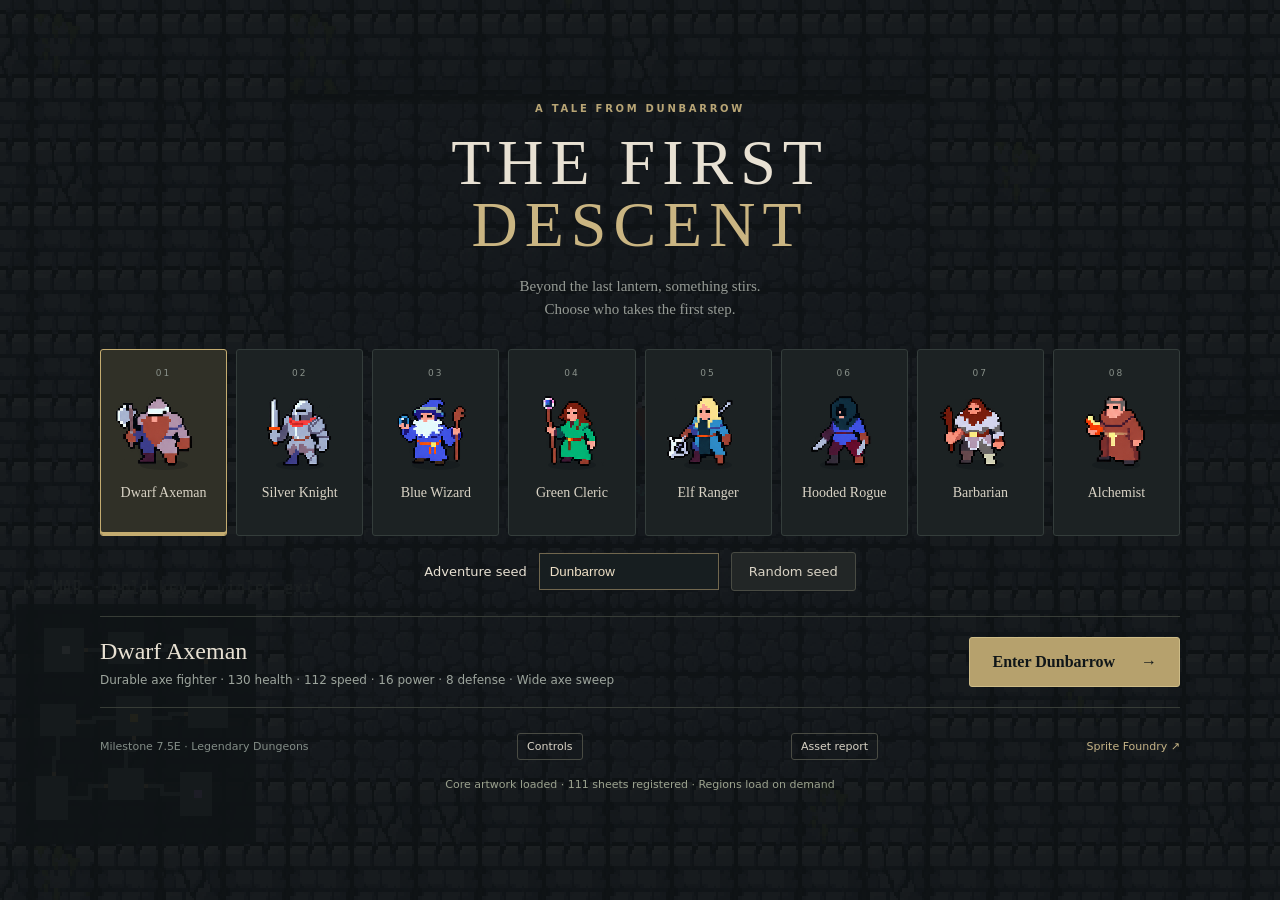
==== game/index.html @ 0b3ebaaa "7.5E: publish full Legendary Dungeon update and refresh game modules" ====
<!doctype html>
<html lang="en"><head><meta charset="UTF-8"><meta name="viewport" content="width=device-width,initial-scale=1"><meta name="theme-color" content="#111316"><title>The First Descent</title><link rel="stylesheet" href="style.css?v=7.5a"></head>
<body>
<canvas id="game" aria-label="Seeded dungeon. Move with WASD or arrow keys." tabindex="0"></canvas>
<div id="hud" hidden><div class="vitals"><span class="eyebrow">THE FIRST DESCENT · THE BLACK STAIR · BUILD 7.5E · LEGENDARY DUNGEONS</span><h2 id="heroName"></h2><div class="health"><span></span></div><div class="statline"><span id="healthText"></span><span id="xpText">LEVEL 1 · 0 XP</span></div><p id="supplies">Gold 45 · Potions 2 · Press 1 to heal</p><div class="xp"><span id="xpFill"></span></div></div><div class="location"><span class="eyebrow">DUNBARROW / THE DESCENT</span><p id="questObjective"></p><p id="combatStatus">Find the key, clear the dungeon, reach the exit.</p><button id="encounter">Interact · E</button><button id="potionButton">Heal · 1</button><button id="inventoryButton">Inventory · I</button><button id="characterButton">Character · C</button><button id="journalButton">Journal · J</button><button id="pauseButton">Pause · Esc</button></div><div class="keybar">WASD / ARROWS <b>Move</b> <span>·</span> MOUSE <b>Aim / Attack</b> <span>·</span> E <b>Interact</b> <span>·</span> M <b>Map</b> <span>·</span> SPACE <b>Dodge</b> <span>·</span> F3 <b>Debug</b> <span>·</span> ESC <b>Pause</b></div></div>
<main id="selection" class="screen"><div class="menu"><header><span class="eyebrow">A TALE FROM DUNBARROW</span><h1>THE FIRST<br><em>DESCENT</em></h1><p class="intro">Beyond the last lantern, something stirs.<br>Choose who takes the first step.</p></header><div id="characters" class="characters" aria-label="Select an adventurer"></div><div class="seed-options"><label for="seed">Adventure seed</label><input id="seed" value="Dunbarrow" maxlength="48"><button id="newSeed">Random seed</button></div><div class="selection-footer"><div><h2 id="chosenName">Loading adventurers…</h2><p id="chosenStats">Preparing the supplied artwork.</p></div><button id="begin" class="primary" disabled>Enter Dunbarrow <span>→</span></button></div><footer><span>Milestone 7.5E · Legendary Dungeons</span><button id="helpButton">Controls</button><button id="assetsButton">Asset report</button><a href="../index.html">Sprite Foundry ↗</a></footer><p id="loading" role="status">Loading sheets…</p></div></main>
<section id="pause" class="screen" hidden><div class="modal"><span class="eyebrow">A MOMENT OF RESPITE</span><h2>Paused</h2><p>Aim with the mouse, hold left click to attack, and press Space to dodge. Enemy attacks show an amber warning before striking.</p><button id="resume" class="primary">Return to the adventure</button><button id="reset">Reset position</button><button id="change">Choose another adventurer</button><a href="../index.html">Open Sprite Foundry</a></div></section>
<section id="result" class="screen" hidden><div class="modal"><span class="eyebrow">THE DUNGEON CLAIMS ANOTHER</span><h2>You have fallen</h2><p id="resultSummary"></p><button id="retry" class="primary">Try again</button><button id="resultChange">Choose another adventurer</button></div></section><dialog id="info"><button id="closeInfo" class="close">Close ×</button><div id="infoBody"></div></dialog>
<section id="complete" class="screen" hidden><div class="modal"><span class="eyebrow">THE HEART IS QUIET</span><h2>Dunbarrow endures</h2><div id="completeSummary"></div><button id="nextDungeon" class="primary">Begin another adventure</button><button id="completeMenu">Choose adventurer / seed</button></div></section><dialog id="gear"></dialog><dialog id="story"></dialog><div id="debugSpeed" hidden></div><div id="toast" role="status" hidden></div><pre id="debug" hidden></pre><div id="fatal" hidden role="alert"></div>
<script type="module" src="src/main.js?v=7.5e-complete"></script></body></html>
---- game/style.css ----
@import url('data:text/css,');
:root{color-scheme:dark;font-family:Georgia,'Times New Roman',serif;color:#e8e1d3;background:#101316}*{box-sizing:border-box}body{margin:0;overflow:hidden}button,a{font:inherit}button{cursor:pointer;color:#d9d3c5;background:#222626;border:1px solid #494b43;border-radius:3px;padding:11px 17px}button:hover,button:focus-visible,a:focus-visible{border-color:#d1b875;outline:2px solid #b6a273;outline-offset:3px}button:disabled{opacity:.4;cursor:wait}a{color:#c5b386;text-decoration:none}canvas{image-rendering:pixelated}#game{position:fixed;width:100%;height:100%;inset:0;outline:none}.screen{position:fixed;inset:0;background:#101416ed;display:flex;align-items:center;justify-content:center;overflow:auto;padding:24px}[hidden]{display:none!important}.menu{width:min(1080px,100%);margin:auto}header{text-align:center}.eyebrow{font:10px/1.5 system-ui,sans-serif;font-weight:700;letter-spacing:2.7px;color:#b8a575}h1{font-weight:400;font-size:clamp(36px,5vw,66px);line-height:.98;letter-spacing:7px;margin:16px 0}h1 em{font-style:normal;color:#cab582}.intro{font-size:15px;line-height:1.55;color:#969b95;margin:18px 0 28px}.characters{display:grid;grid-template-columns:repeat(8,1fr);gap:9px}.character{min-width:0;text-align:center;padding:12px 4px 16px;background:#1c2223;border:1px solid #343d3b;position:relative}.character.selected{border-color:#c4ac70;background:#303027;box-shadow:inset 0 -3px #c4ac70}.character canvas{width:96px;max-width:100%;height:auto;display:block;margin:auto}.character .name{font-size:14px;display:block;min-height:34px;margin-top:9px}.character .number{font:9px system-ui;color:#89918a;letter-spacing:2px}.selection-footer{display:flex;align-items:center;justify-content:space-between;gap:20px;margin:25px 0;padding:20px 0;border-top:1px solid #373c36;border-bottom:1px solid #373c36}h2{font-weight:400;margin:0 0 8px;font-size:24px}.selection-footer p{font:12px system-ui;color:#9da59d;margin:0}.primary{background:#b6a16d;color:#101619;font-weight:bold;border-color:#cebc87;padding:15px 22px}.primary span{margin-left:22px}footer{display:flex;justify-content:space-between;align-items:center;gap:18px;font:11px system-ui;color:#838d87}footer button{font:11px system-ui;padding:6px 9px;background:transparent}#loading{text-align:center;font:11px system-ui;color:#9ba28e;margin-top:18px}.vitals,.location{position:fixed;top:22px;background:#10171bed;border:1px solid #41463c;padding:16px 20px;max-width:40vw}.vitals{left:22px;width:290px}.location{right:22px;text-align:right}.vitals h2{font-size:20px;margin-top:8px}.health{height:7px;background:#3d2425;margin:12px 0 8px}.health span{display:block;width:100%;height:100%;background:#b64e44}.statline{display:flex;justify-content:space-between;font:10px system-ui;color:#bcbba9}.location p{font-size:13px;color:#a8aea4}.location button{font:11px system-ui;padding:7px 12px}.keybar{position:fixed;bottom:18px;left:50%;transform:translateX(-50%);white-space:nowrap;background:#10171bea;border:1px solid #41463c;padding:13px 22px;font:10px system-ui;letter-spacing:1px;color:#b5a36d}.keybar b{font-weight:400;color:#c2c7bb;margin-left:5px}.keybar span{margin:0 15px;color:#57615a}.modal{width:420px;padding:34px;background:#171e20;border:1px solid #786d50}.modal h2{font-size:38px;margin-top:12px}.modal p{color:#a9b0a5;line-height:1.6}.modal button,.modal a{display:block;width:100%;margin-top:12px;text-align:center}.modal a{font-size:13px;margin-top:22px}dialog{width:min(850px,90vw);max-height:85vh;background:#192124;border:1px solid #71674e;color:#d9ded3;padding:28px}dialog::backdrop{background:#000b}.close{float:right}dialog h2{margin:10px 0 22px}dialog p,dialog li{font:14px/1.6 system-ui}table{border-collapse:collapse;width:100%;font:12px system-ui}td,th{padding:8px;border-bottom:1px solid #3b4545;text-align:left}#debug{position:fixed;left:20px;top:165px;background:#071014e8;padding:14px;color:#a7e4be;font:12px/1.6 monospace;pointer-events:none}#fatal{position:fixed;bottom:0;width:100%;background:#662e29;padding:18px;font:14px system-ui}@media(max-width:850px){.characters{grid-template-columns:repeat(4,1fr)}h1{font-size:38px}.intro{margin:12px 0}.character canvas{width:65px}.selection-footer{margin:14px 0;padding:14px 0}footer{flex-wrap:wrap}.location{max-width:45vw}.vitals{max-width:45vw}.screen{padding:16px}}@media(max-height:720px){h1{font-size:36px;margin:10px}.intro{margin:10px}.character canvas{width:70px}.selection-footer{margin:12px 0;padding:12px 0}}
.xp{height:3px;background:#1d353b;margin-top:9px}.xp span{display:block;height:100%;width:0;background:#81becb}#game{cursor:crosshair}.keybar{font-size:9px;padding:11px}#hud{pointer-events:none}#hud button{pointer-events:auto}.location{max-width:46vw}
.gear-stats{display:flex;gap:16px;flex-wrap:wrap;font:14px system-ui}.gear-layout{display:grid;grid-template-columns:1fr 1fr;gap:24px}#itemList{max-height:260px;overflow:auto}.gear-item{display:flex;width:100%;align-items:center;gap:12px;margin-bottom:6px;text-align:left}#slots button,#improvements button{margin:4px}#supplies{font:11px system-ui;color:#c4b886}#toast{position:fixed;bottom:75px;left:50%;transform:translateX(-50%);background:#283529;padding:16px;border:1px solid #b7b478;color:#f0e6b8;pointer-events:none}#gear .muted{color:#939d95}#itemDetails p{margin:8px 0}@media(max-width:650px){.gear-layout{grid-template-columns:1fr}}
#game{cursor:url("assets/aim-cursor.svg") 20 20,crosshair}#toast{z-index:10}#fatal{z-index:20}

.seed-options{display:flex;justify-content:center;align-items:center;gap:12px;margin:16px;font:13px system-ui}.seed-options input{background:#171e20;color:#eee0c6;border:1px solid #71674e;padding:10px;width:180px}
#story{max-width:640px;max-height:80vh;overflow:auto;color:#e9dec7;background:#162024;border:1px solid #977b51;padding:28px}#story button{display:block;margin:10px 0}#questObjective{color:#e9c67d;font-size:12px;max-width:360px}#debugSpeed{position:fixed;bottom:48px;right:18px;background:#432550;color:#ffe5a4;padding:10px;z-index:8;font:12px monospace}

#complete .modal{max-width:740px;max-height:90vh;overflow:auto;text-align:left}#completeSummary p{line-height:1.65}#completeSummary h2{color:#edcf91}.run-summary{display:grid;grid-template-columns:1fr 1fr;gap:8px 24px;padding:18px 0;border-top:1px solid #65583f}.run-summary dt{color:#b9b6ac}.run-summary dd{margin:0;color:#efdab0;overflow-wrap:anywhere}
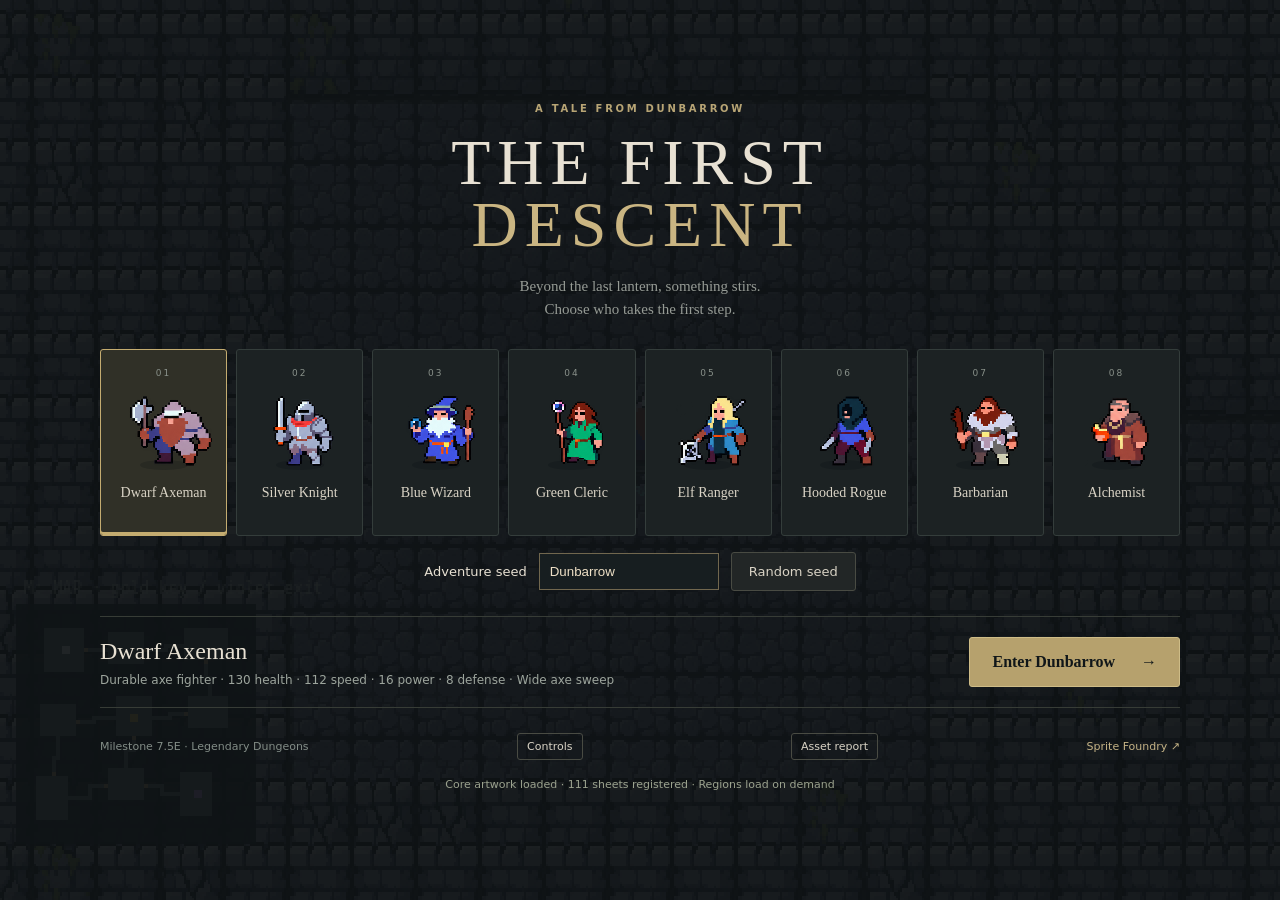
==== commit 9a86fc6e: "7.5E: publish final legendary dungeon module revision" ====
--- a/game/index.html
+++ b/game/index.html
@@ -7,7 +7,7 @@
 <section id="pause" class="screen" hidden><div class="modal"><span class="eyebrow">A MOMENT OF RESPITE</span><h2>Paused</h2><p>Aim with the mouse, hold left click to attack, and press Space to dodge. Enemy attacks show an amber warning before striking.</p><button id="resume" class="primary">Return to the adventure</button><button id="reset">Reset position</button><button id="change">Choose another adventurer</button><a href="../index.html">Open Sprite Foundry</a></div></section>
 <section id="result" class="screen" hidden><div class="modal"><span class="eyebrow">THE DUNGEON CLAIMS ANOTHER</span><h2>You have fallen</h2><p id="resultSummary"></p><button id="retry" class="primary">Try again</button><button id="resultChange">Choose another adventurer</button></div></section><dialog id="info"><button id="closeInfo" class="close">Close ×</button><div id="infoBody"></div></dialog>
 <section id="complete" class="screen" hidden><div class="modal"><span class="eyebrow">THE HEART IS QUIET</span><h2>Dunbarrow endures</h2><div id="completeSummary"></div><button id="nextDungeon" class="primary">Begin another adventure</button><button id="completeMenu">Choose adventurer / seed</button></div></section><dialog id="gear"></dialog><dialog id="story"></dialog><div id="debugSpeed" hidden></div><div id="toast" role="status" hidden></div><pre id="debug" hidden></pre><div id="fatal" hidden role="alert"></div>
-<script type="module" src="src/main.js?v=7.5e-complete"></script></body></html>
+<script type="module" src="src/main.js?v=7.5e-final"></script></body></html>
 
 
 
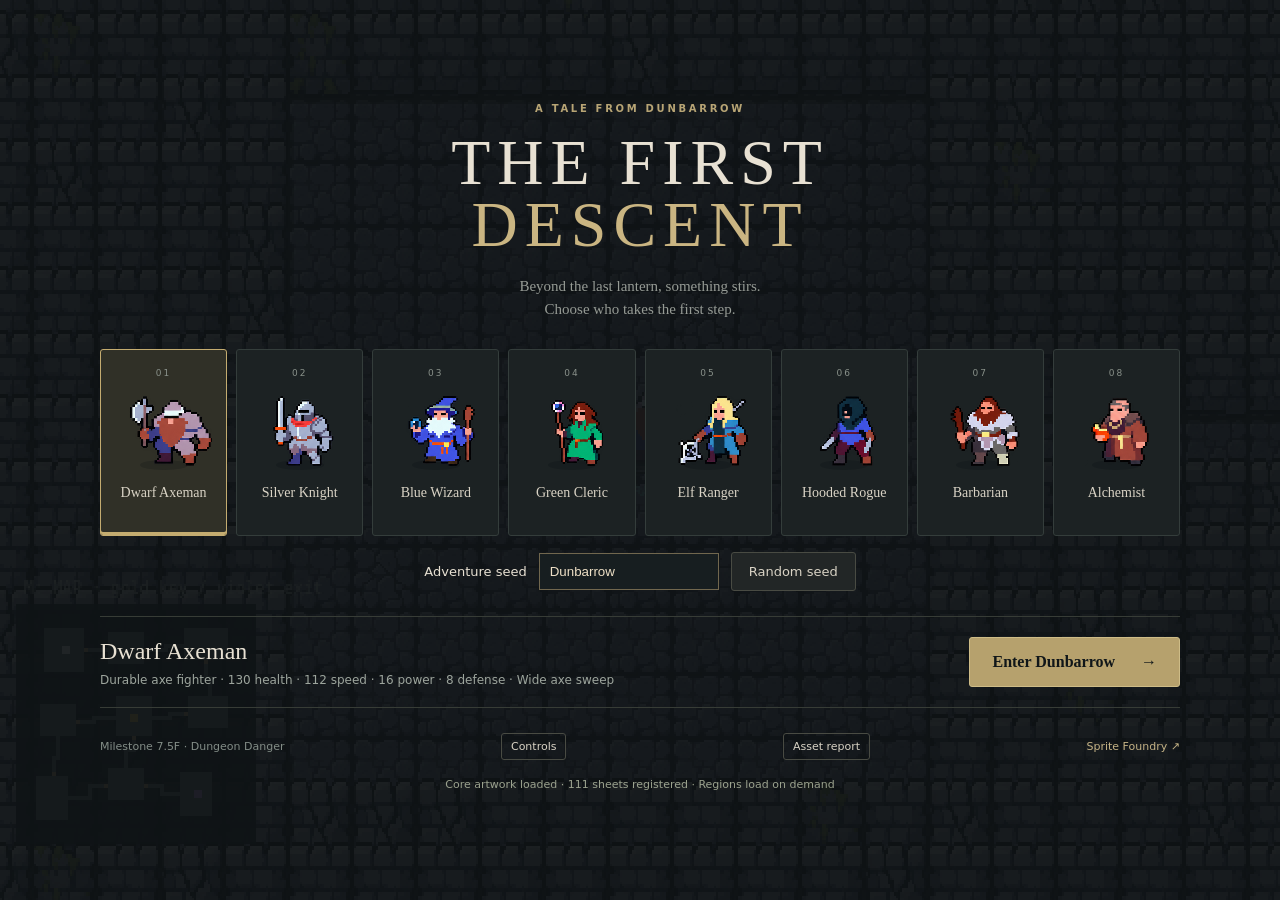
==== commit aa80a619: "7.5F: activate dungeon danger systems and refresh browser modules" ====
--- a/game/index.html
+++ b/game/index.html
@@ -2,12 +2,12 @@
 <html lang="en"><head><meta charset="UTF-8"><meta name="viewport" content="width=device-width,initial-scale=1"><meta name="theme-color" content="#111316"><title>The First Descent</title><link rel="stylesheet" href="style.css?v=7.5a"></head>
 <body>
 <canvas id="game" aria-label="Seeded dungeon. Move with WASD or arrow keys." tabindex="0"></canvas>
-<div id="hud" hidden><div class="vitals"><span class="eyebrow">THE FIRST DESCENT · THE BLACK STAIR · BUILD 7.5E · LEGENDARY DUNGEONS</span><h2 id="heroName"></h2><div class="health"><span></span></div><div class="statline"><span id="healthText"></span><span id="xpText">LEVEL 1 · 0 XP</span></div><p id="supplies">Gold 45 · Potions 2 · Press 1 to heal</p><div class="xp"><span id="xpFill"></span></div></div><div class="location"><span class="eyebrow">DUNBARROW / THE DESCENT</span><p id="questObjective"></p><p id="combatStatus">Find the key, clear the dungeon, reach the exit.</p><button id="encounter">Interact · E</button><button id="potionButton">Heal · 1</button><button id="inventoryButton">Inventory · I</button><button id="characterButton">Character · C</button><button id="journalButton">Journal · J</button><button id="pauseButton">Pause · Esc</button></div><div class="keybar">WASD / ARROWS <b>Move</b> <span>·</span> MOUSE <b>Aim / Attack</b> <span>·</span> E <b>Interact</b> <span>·</span> M <b>Map</b> <span>·</span> SPACE <b>Dodge</b> <span>·</span> F3 <b>Debug</b> <span>·</span> ESC <b>Pause</b></div></div>
-<main id="selection" class="screen"><div class="menu"><header><span class="eyebrow">A TALE FROM DUNBARROW</span><h1>THE FIRST<br><em>DESCENT</em></h1><p class="intro">Beyond the last lantern, something stirs.<br>Choose who takes the first step.</p></header><div id="characters" class="characters" aria-label="Select an adventurer"></div><div class="seed-options"><label for="seed">Adventure seed</label><input id="seed" value="Dunbarrow" maxlength="48"><button id="newSeed">Random seed</button></div><div class="selection-footer"><div><h2 id="chosenName">Loading adventurers…</h2><p id="chosenStats">Preparing the supplied artwork.</p></div><button id="begin" class="primary" disabled>Enter Dunbarrow <span>→</span></button></div><footer><span>Milestone 7.5E · Legendary Dungeons</span><button id="helpButton">Controls</button><button id="assetsButton">Asset report</button><a href="../index.html">Sprite Foundry ↗</a></footer><p id="loading" role="status">Loading sheets…</p></div></main>
+<div id="hud" hidden><div class="vitals"><span class="eyebrow">THE FIRST DESCENT · THE BLACK STAIR · BUILD 7.5F · DUNGEON DANGER</span><h2 id="heroName"></h2><div class="health"><span></span></div><div class="statline"><span id="healthText"></span><span id="xpText">LEVEL 1 · 0 XP</span></div><p id="supplies">Gold 45 · Potions 2 · Press 1 to heal</p><div class="xp"><span id="xpFill"></span></div></div><div class="location"><span class="eyebrow">DUNBARROW / THE DESCENT</span><p id="questObjective"></p><p id="combatStatus">Find the key, clear the dungeon, reach the exit.</p><button id="encounter">Interact · E</button><button id="potionButton">Heal · 1</button><button id="inventoryButton">Inventory · I</button><button id="characterButton">Character · C</button><button id="journalButton">Journal · J</button><button id="pauseButton">Pause · Esc</button></div><div class="keybar">WASD / ARROWS <b>Move</b> <span>·</span> MOUSE <b>Aim / Attack</b> <span>·</span> E <b>Interact</b> <span>·</span> M <b>Map</b> <span>·</span> SPACE <b>Dodge</b> <span>·</span> F3 <b>Debug</b> <span>·</span> ESC <b>Pause</b></div></div>
+<main id="selection" class="screen"><div class="menu"><header><span class="eyebrow">A TALE FROM DUNBARROW</span><h1>THE FIRST<br><em>DESCENT</em></h1><p class="intro">Beyond the last lantern, something stirs.<br>Choose who takes the first step.</p></header><div id="characters" class="characters" aria-label="Select an adventurer"></div><div class="seed-options"><label for="seed">Adventure seed</label><input id="seed" value="Dunbarrow" maxlength="48"><button id="newSeed">Random seed</button></div><div class="selection-footer"><div><h2 id="chosenName">Loading adventurers…</h2><p id="chosenStats">Preparing the supplied artwork.</p></div><button id="begin" class="primary" disabled>Enter Dunbarrow <span>→</span></button></div><footer><span>Milestone 7.5F · Dungeon Danger</span><button id="helpButton">Controls</button><button id="assetsButton">Asset report</button><a href="../index.html">Sprite Foundry ↗</a></footer><p id="loading" role="status">Loading sheets…</p></div></main>
 <section id="pause" class="screen" hidden><div class="modal"><span class="eyebrow">A MOMENT OF RESPITE</span><h2>Paused</h2><p>Aim with the mouse, hold left click to attack, and press Space to dodge. Enemy attacks show an amber warning before striking.</p><button id="resume" class="primary">Return to the adventure</button><button id="reset">Reset position</button><button id="change">Choose another adventurer</button><a href="../index.html">Open Sprite Foundry</a></div></section>
 <section id="result" class="screen" hidden><div class="modal"><span class="eyebrow">THE DUNGEON CLAIMS ANOTHER</span><h2>You have fallen</h2><p id="resultSummary"></p><button id="retry" class="primary">Try again</button><button id="resultChange">Choose another adventurer</button></div></section><dialog id="info"><button id="closeInfo" class="close">Close ×</button><div id="infoBody"></div></dialog>
 <section id="complete" class="screen" hidden><div class="modal"><span class="eyebrow">THE HEART IS QUIET</span><h2>Dunbarrow endures</h2><div id="completeSummary"></div><button id="nextDungeon" class="primary">Begin another adventure</button><button id="completeMenu">Choose adventurer / seed</button></div></section><dialog id="gear"></dialog><dialog id="story"></dialog><div id="debugSpeed" hidden></div><div id="toast" role="status" hidden></div><pre id="debug" hidden></pre><div id="fatal" hidden role="alert"></div>
-<script type="module" src="src/main.js?v=7.5e-final"></script></body></html>
+<script type="module" src="src/main.js?v=7.5f-danger"></script></body></html>
 
 
 
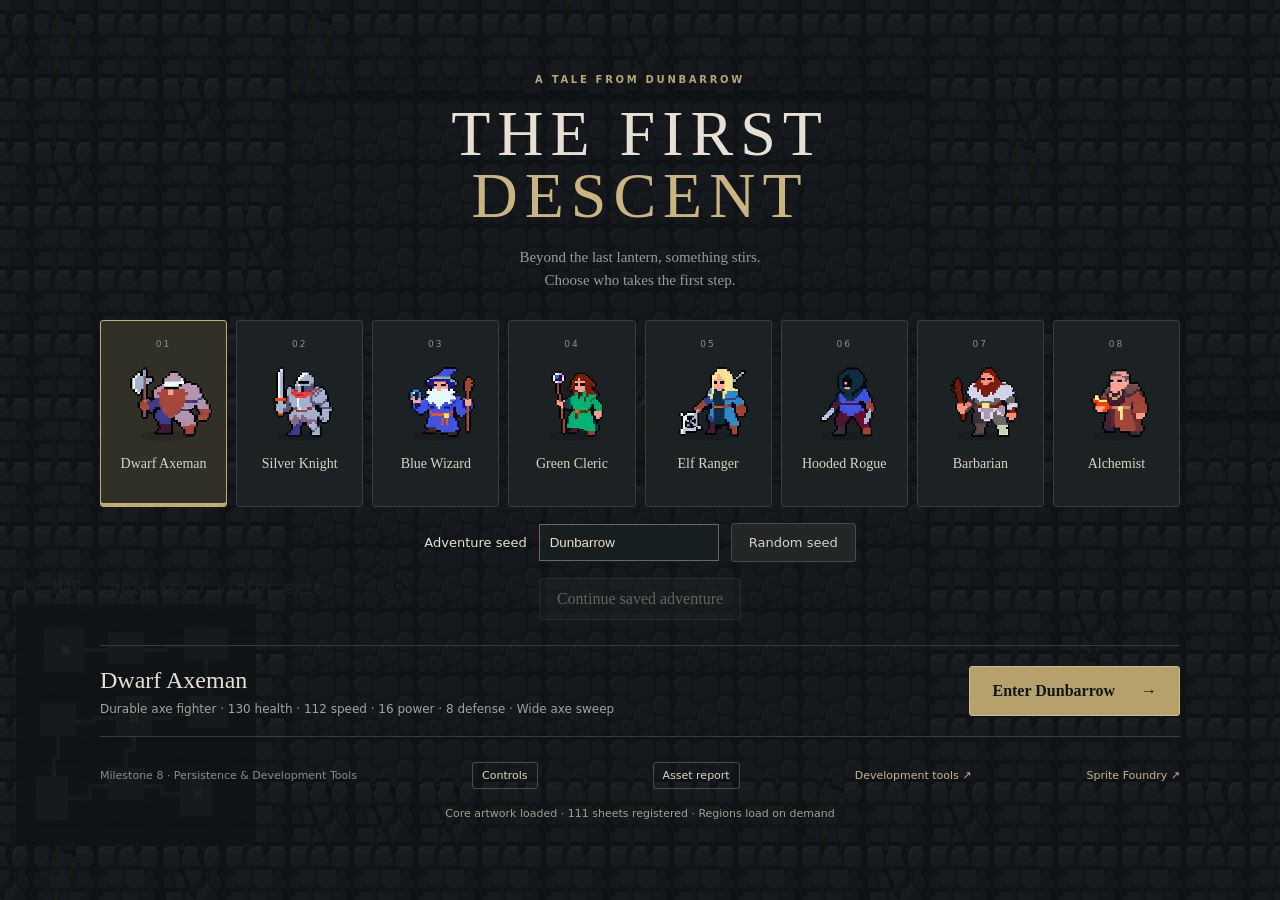
==== commit 61c4fcce: "Milestone 8: Continue, browser save/load, JSON import/export, and developer tools navigation" ====
--- a/game/index.html
+++ b/game/index.html
@@ -2,12 +2,12 @@
 <html lang="en"><head><meta charset="UTF-8"><meta name="viewport" content="width=device-width,initial-scale=1"><meta name="theme-color" content="#111316"><title>The First Descent</title><link rel="stylesheet" href="style.css?v=7.5a"></head>
 <body>
 <canvas id="game" aria-label="Seeded dungeon. Move with WASD or arrow keys." tabindex="0"></canvas>
-<div id="hud" hidden><div class="vitals"><span class="eyebrow">THE FIRST DESCENT · THE BLACK STAIR · BUILD 7.5F · DUNGEON DANGER</span><h2 id="heroName"></h2><div class="health"><span></span></div><div class="statline"><span id="healthText"></span><span id="xpText">LEVEL 1 · 0 XP</span></div><p id="supplies">Gold 45 · Potions 2 · Press 1 to heal</p><div class="xp"><span id="xpFill"></span></div></div><div class="location"><span class="eyebrow">DUNBARROW / THE DESCENT</span><p id="questObjective"></p><p id="combatStatus">Find the key, clear the dungeon, reach the exit.</p><button id="encounter">Interact · E</button><button id="potionButton">Heal · 1</button><button id="inventoryButton">Inventory · I</button><button id="characterButton">Character · C</button><button id="journalButton">Journal · J</button><button id="pauseButton">Pause · Esc</button></div><div class="keybar">WASD / ARROWS <b>Move</b> <span>·</span> MOUSE <b>Aim / Attack</b> <span>·</span> E <b>Interact</b> <span>·</span> M <b>Map</b> <span>·</span> SPACE <b>Dodge</b> <span>·</span> F3 <b>Debug</b> <span>·</span> ESC <b>Pause</b></div></div>
-<main id="selection" class="screen"><div class="menu"><header><span class="eyebrow">A TALE FROM DUNBARROW</span><h1>THE FIRST<br><em>DESCENT</em></h1><p class="intro">Beyond the last lantern, something stirs.<br>Choose who takes the first step.</p></header><div id="characters" class="characters" aria-label="Select an adventurer"></div><div class="seed-options"><label for="seed">Adventure seed</label><input id="seed" value="Dunbarrow" maxlength="48"><button id="newSeed">Random seed</button></div><div class="selection-footer"><div><h2 id="chosenName">Loading adventurers…</h2><p id="chosenStats">Preparing the supplied artwork.</p></div><button id="begin" class="primary" disabled>Enter Dunbarrow <span>→</span></button></div><footer><span>Milestone 7.5F · Dungeon Danger</span><button id="helpButton">Controls</button><button id="assetsButton">Asset report</button><a href="../index.html">Sprite Foundry ↗</a></footer><p id="loading" role="status">Loading sheets…</p></div></main>
-<section id="pause" class="screen" hidden><div class="modal"><span class="eyebrow">A MOMENT OF RESPITE</span><h2>Paused</h2><p>Aim with the mouse, hold left click to attack, and press Space to dodge. Enemy attacks show an amber warning before striking.</p><button id="resume" class="primary">Return to the adventure</button><button id="reset">Reset position</button><button id="change">Choose another adventurer</button><a href="../index.html">Open Sprite Foundry</a></div></section>
+<div id="hud" hidden><div class="vitals"><span class="eyebrow">THE FIRST DESCENT · THE BLACK STAIR · BUILD 8 · PERSISTENCE & TOOLS</span><h2 id="heroName"></h2><div class="health"><span></span></div><div class="statline"><span id="healthText"></span><span id="xpText">LEVEL 1 · 0 XP</span></div><p id="supplies">Gold 45 · Potions 2 · Press 1 to heal</p><div class="xp"><span id="xpFill"></span></div></div><div class="location"><span class="eyebrow">DUNBARROW / THE DESCENT</span><p id="questObjective"></p><p id="combatStatus">Find the key, clear the dungeon, reach the exit.</p><button id="encounter">Interact · E</button><button id="potionButton">Heal · 1</button><button id="inventoryButton">Inventory · I</button><button id="characterButton">Character · C</button><button id="journalButton">Journal · J</button><button id="pauseButton">Pause · Esc</button></div><div class="keybar">WASD / ARROWS <b>Move</b> <span>·</span> MOUSE <b>Aim / Attack</b> <span>·</span> E <b>Interact</b> <span>·</span> M <b>Map</b> <span>·</span> SPACE <b>Dodge</b> <span>·</span> F3 <b>Debug</b> <span>·</span> ESC <b>Pause</b></div></div>
+<main id="selection" class="screen"><div class="menu"><header><span class="eyebrow">A TALE FROM DUNBARROW</span><h1>THE FIRST<br><em>DESCENT</em></h1><p class="intro">Beyond the last lantern, something stirs.<br>Choose who takes the first step.</p></header><div id="characters" class="characters" aria-label="Select an adventurer"></div><div class="seed-options"><label for="seed">Adventure seed</label><input id="seed" value="Dunbarrow" maxlength="48"><button id="newSeed">Random seed</button></div><button id="continueRun" disabled>Continue saved adventure</button><div class="selection-footer"><div><h2 id="chosenName">Loading adventurers…</h2><p id="chosenStats">Preparing the supplied artwork.</p></div><button id="begin" class="primary" disabled>Enter Dunbarrow <span>→</span></button></div><footer><span>Milestone 8 · Persistence & Development Tools</span><button id="helpButton">Controls</button><button id="assetsButton">Asset report</button><a href="tools.html">Development tools ↗</a><a href="../index.html">Sprite Foundry ↗</a></footer><p id="loading" role="status">Loading sheets…</p></div></main>
+<section id="pause" class="screen" hidden><div class="modal"><span class="eyebrow">A MOMENT OF RESPITE</span><h2>Paused</h2><p>Aim with the mouse, hold left click to attack, and press Space to dodge. Enemy attacks show an amber warning before striking.</p><button id="resume" class="primary">Return to the adventure</button><button id="reset">Reset position</button><button id="saveMenu">Save / Load · F5</button><button id="change">Choose another adventurer</button><a href="../index.html">Open Sprite Foundry</a></div></section>
 <section id="result" class="screen" hidden><div class="modal"><span class="eyebrow">THE DUNGEON CLAIMS ANOTHER</span><h2>You have fallen</h2><p id="resultSummary"></p><button id="retry" class="primary">Try again</button><button id="resultChange">Choose another adventurer</button></div></section><dialog id="info"><button id="closeInfo" class="close">Close ×</button><div id="infoBody"></div></dialog>
-<section id="complete" class="screen" hidden><div class="modal"><span class="eyebrow">THE HEART IS QUIET</span><h2>Dunbarrow endures</h2><div id="completeSummary"></div><button id="nextDungeon" class="primary">Begin another adventure</button><button id="completeMenu">Choose adventurer / seed</button></div></section><dialog id="gear"></dialog><dialog id="story"></dialog><div id="debugSpeed" hidden></div><div id="toast" role="status" hidden></div><pre id="debug" hidden></pre><div id="fatal" hidden role="alert"></div>
-<script type="module" src="src/main.js?v=7.5f-danger"></script></body></html>
+<section id="complete" class="screen" hidden><div class="modal"><span class="eyebrow">THE HEART IS QUIET</span><h2>Dunbarrow endures</h2><div id="completeSummary"></div><button id="nextDungeon" class="primary">Begin another adventure</button><button id="completeMenu">Choose adventurer / seed</button></div></section><dialog id="savePanel"><button id="closeSaves" class="close">Close ×</button><h2>Save &amp; Load</h2><p>Manual saves and automatic recovery live in this browser. Export a file to keep a portable backup.</p><p id="saveStatus" role="status"></p><button id="saveManual" class="primary">Save current adventure</button><button id="loadManual">Load manual save</button><button id="loadAuto">Load autosave</button><button id="exportSave">Export current save as JSON</button><button id="importSave">Import save file</button><input id="saveFile" type="file" accept=".json,application/json" hidden><button id="deleteSaves">Delete browser saves</button></dialog><dialog id="gear"></dialog><dialog id="story"></dialog><div id="debugSpeed" hidden></div><div id="toast" role="status" hidden></div><pre id="debug" hidden></pre><div id="fatal" hidden role="alert"></div>
+<script type="module" src="src/main.js?v=8"></script></body></html>
 
 
 
--- a/game/style.css
+++ b/game/style.css
@@ -8,3 +8,26 @@
 #story{max-width:640px;max-height:80vh;overflow:auto;color:#e9dec7;background:#162024;border:1px solid #977b51;padding:28px}#story button{display:block;margin:10px 0}#questObjective{color:#e9c67d;font-size:12px;max-width:360px}#debugSpeed{position:fixed;bottom:48px;right:18px;background:#432550;color:#ffe5a4;padding:10px;z-index:8;font:12px monospace}
 
 #complete .modal{max-width:740px;max-height:90vh;overflow:auto;text-align:left}#completeSummary p{line-height:1.65}#completeSummary h2{color:#edcf91}.run-summary{display:grid;grid-template-columns:1fr 1fr;gap:8px 24px;padding:18px 0;border-top:1px solid #65583f}.run-summary dt{color:#b9b6ac}.run-summary dd{margin:0;color:#efdab0;overflow-wrap:anywhere}
+
+/* Milestone 8 — optional development tools and persistence controls */
+#savePanel{max-width:600px;max-height:86vh;overflow:auto}
+#savePanel h2{color:#ddc48b}
+#savePanel p{font:13px/1.6 system-ui;color:#bfc7b9}
+#savePanel button{margin:5px}
+#continueRun{margin:12px auto;display:block}
+.tools-page{overflow:auto;background:#10171b}
+.tools-shell{max-width:960px;margin:36px auto;padding:24px 24px 70px}
+.tools-shell header{margin:0 0 28px}
+.tools-shell header h1{font-size:48px}
+.tools-shell header a{display:inline-block;margin:12px 0}
+.tool-tabs{display:flex;flex-wrap:wrap;gap:8px;margin:25px 0 18px}
+.tool-tabs .selected{border-color:#c5aa71;background:#3e392c;color:#f0dcac}
+.tool-module,.tool-footer{background:#192123;border:1px solid #47483e;padding:24px;margin:16px 0}
+.tool-module p,.tool-footer p{font:13px/1.65 system-ui;color:#afb9af}
+.tool-module label{display:block;margin:18px 0 8px;font:13px system-ui;color:#d4cdbb}
+.tool-module input,.tool-module select{display:block;width:min(100%,420px);background:#10171b;border:1px solid #645c46;color:#e5e0d1;padding:10px;font:14px system-ui}
+.tool-fields{display:grid;grid-template-columns:repeat(auto-fit,minmax(200px,1fr));gap:6px 20px;margin-bottom:20px}
+.tool-fields input{width:100%}
+.tool-module button,.tool-footer button{margin:8px 8px 8px 0}
+#generationResults{max-height:420px;overflow:auto;white-space:pre-wrap;overflow-wrap:anywhere;font:12px/1.7 monospace;color:#a6d7b1;background:#10171b;padding:15px;min-height:55px}
+#toolStatus{color:#e3d09c}
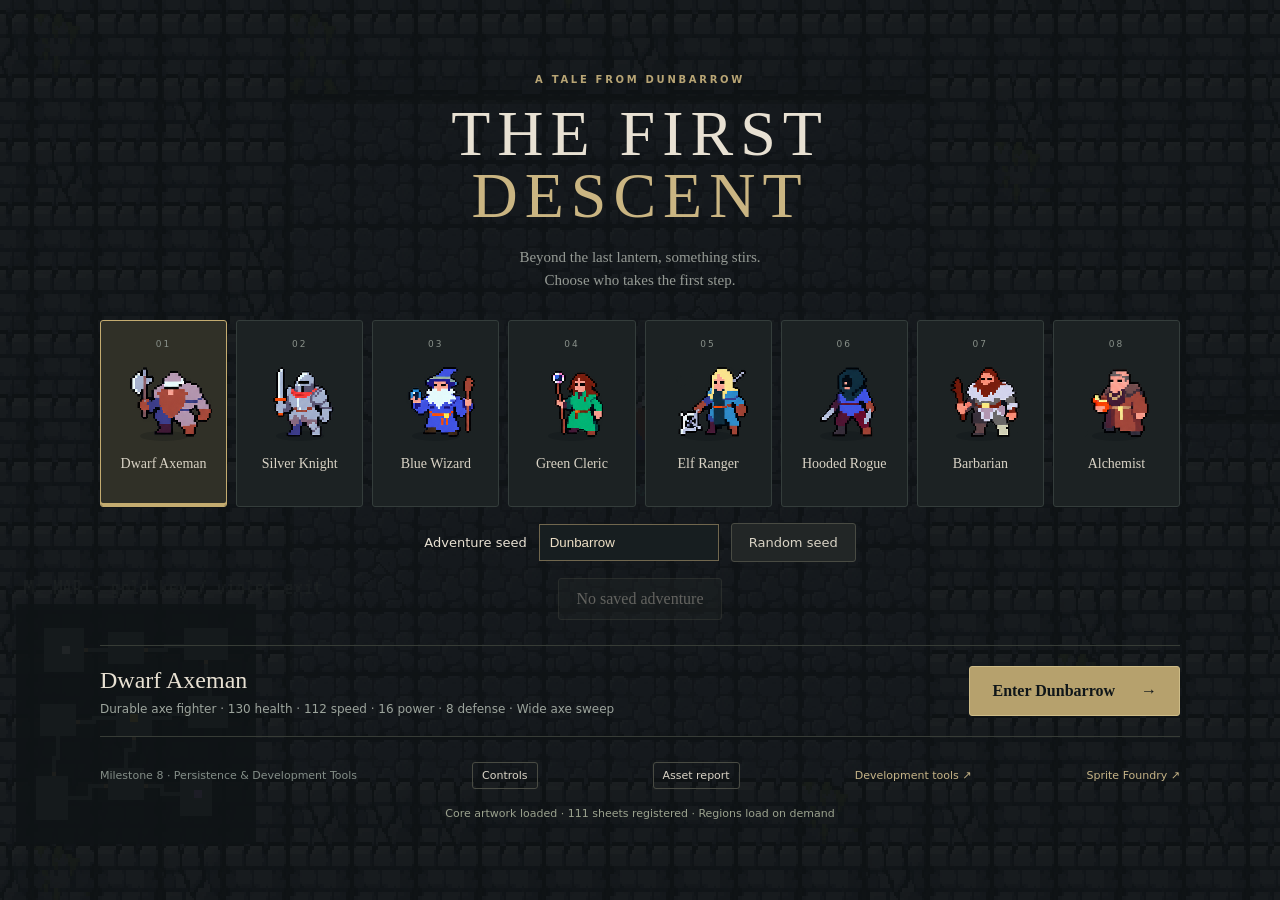
==== commit cf3b04a9: "Publish Milestone 8 final game and development-tool styles with fresh browser cache keys" ====
--- a/game/index.html
+++ b/game/index.html
@@ -1,5 +1,5 @@
 <!doctype html>
-<html lang="en"><head><meta charset="UTF-8"><meta name="viewport" content="width=device-width,initial-scale=1"><meta name="theme-color" content="#111316"><title>The First Descent</title><link rel="stylesheet" href="style.css?v=7.5a"></head>
+<html lang="en"><head><meta charset="UTF-8"><meta name="viewport" content="width=device-width,initial-scale=1"><meta name="theme-color" content="#111316"><title>The First Descent</title><link rel="stylesheet" href="style.css?v=8"></head>
 <body>
 <canvas id="game" aria-label="Seeded dungeon. Move with WASD or arrow keys." tabindex="0"></canvas>
 <div id="hud" hidden><div class="vitals"><span class="eyebrow">THE FIRST DESCENT · THE BLACK STAIR · BUILD 8 · PERSISTENCE & TOOLS</span><h2 id="heroName"></h2><div class="health"><span></span></div><div class="statline"><span id="healthText"></span><span id="xpText">LEVEL 1 · 0 XP</span></div><p id="supplies">Gold 45 · Potions 2 · Press 1 to heal</p><div class="xp"><span id="xpFill"></span></div></div><div class="location"><span class="eyebrow">DUNBARROW / THE DESCENT</span><p id="questObjective"></p><p id="combatStatus">Find the key, clear the dungeon, reach the exit.</p><button id="encounter">Interact · E</button><button id="potionButton">Heal · 1</button><button id="inventoryButton">Inventory · I</button><button id="characterButton">Character · C</button><button id="journalButton">Journal · J</button><button id="pauseButton">Pause · Esc</button></div><div class="keybar">WASD / ARROWS <b>Move</b> <span>·</span> MOUSE <b>Aim / Attack</b> <span>·</span> E <b>Interact</b> <span>·</span> M <b>Map</b> <span>·</span> SPACE <b>Dodge</b> <span>·</span> F3 <b>Debug</b> <span>·</span> ESC <b>Pause</b></div></div>
@@ -7,7 +7,7 @@
 <section id="pause" class="screen" hidden><div class="modal"><span class="eyebrow">A MOMENT OF RESPITE</span><h2>Paused</h2><p>Aim with the mouse, hold left click to attack, and press Space to dodge. Enemy attacks show an amber warning before striking.</p><button id="resume" class="primary">Return to the adventure</button><button id="reset">Reset position</button><button id="saveMenu">Save / Load · F5</button><button id="change">Choose another adventurer</button><a href="../index.html">Open Sprite Foundry</a></div></section>
 <section id="result" class="screen" hidden><div class="modal"><span class="eyebrow">THE DUNGEON CLAIMS ANOTHER</span><h2>You have fallen</h2><p id="resultSummary"></p><button id="retry" class="primary">Try again</button><button id="resultChange">Choose another adventurer</button></div></section><dialog id="info"><button id="closeInfo" class="close">Close ×</button><div id="infoBody"></div></dialog>
 <section id="complete" class="screen" hidden><div class="modal"><span class="eyebrow">THE HEART IS QUIET</span><h2>Dunbarrow endures</h2><div id="completeSummary"></div><button id="nextDungeon" class="primary">Begin another adventure</button><button id="completeMenu">Choose adventurer / seed</button></div></section><dialog id="savePanel"><button id="closeSaves" class="close">Close ×</button><h2>Save &amp; Load</h2><p>Manual saves and automatic recovery live in this browser. Export a file to keep a portable backup.</p><p id="saveStatus" role="status"></p><button id="saveManual" class="primary">Save current adventure</button><button id="loadManual">Load manual save</button><button id="loadAuto">Load autosave</button><button id="exportSave">Export current save as JSON</button><button id="importSave">Import save file</button><input id="saveFile" type="file" accept=".json,application/json" hidden><button id="deleteSaves">Delete browser saves</button></dialog><dialog id="gear"></dialog><dialog id="story"></dialog><div id="debugSpeed" hidden></div><div id="toast" role="status" hidden></div><pre id="debug" hidden></pre><div id="fatal" hidden role="alert"></div>
-<script type="module" src="src/main.js?v=8"></script></body></html>
+<script type="module" src="src/main.js?v=8-final"></script></body></html>
 
 
 
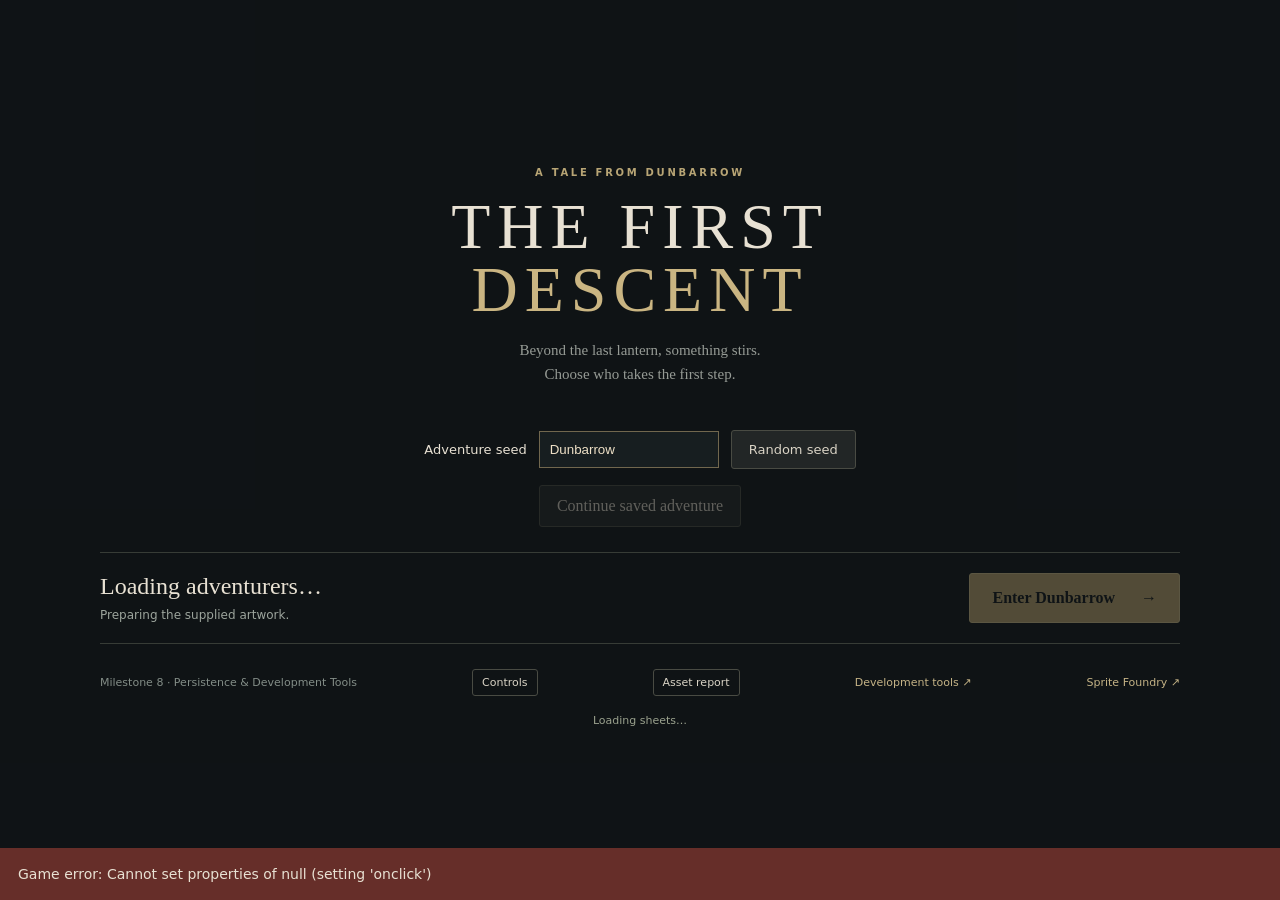
==== commit c04ee9d6: "Milestone 8: replace single manual save buttons with three editable named slots" ====
--- a/game/index.html
+++ b/game/index.html
@@ -6,7 +6,7 @@
 <main id="selection" class="screen"><div class="menu"><header><span class="eyebrow">A TALE FROM DUNBARROW</span><h1>THE FIRST<br><em>DESCENT</em></h1><p class="intro">Beyond the last lantern, something stirs.<br>Choose who takes the first step.</p></header><div id="characters" class="characters" aria-label="Select an adventurer"></div><div class="seed-options"><label for="seed">Adventure seed</label><input id="seed" value="Dunbarrow" maxlength="48"><button id="newSeed">Random seed</button></div><button id="continueRun" disabled>Continue saved adventure</button><div class="selection-footer"><div><h2 id="chosenName">Loading adventurers…</h2><p id="chosenStats">Preparing the supplied artwork.</p></div><button id="begin" class="primary" disabled>Enter Dunbarrow <span>→</span></button></div><footer><span>Milestone 8 · Persistence & Development Tools</span><button id="helpButton">Controls</button><button id="assetsButton">Asset report</button><a href="tools.html">Development tools ↗</a><a href="../index.html">Sprite Foundry ↗</a></footer><p id="loading" role="status">Loading sheets…</p></div></main>
 <section id="pause" class="screen" hidden><div class="modal"><span class="eyebrow">A MOMENT OF RESPITE</span><h2>Paused</h2><p>Aim with the mouse, hold left click to attack, and press Space to dodge. Enemy attacks show an amber warning before striking.</p><button id="resume" class="primary">Return to the adventure</button><button id="reset">Reset position</button><button id="saveMenu">Save / Load · F5</button><button id="change">Choose another adventurer</button><a href="../index.html">Open Sprite Foundry</a></div></section>
 <section id="result" class="screen" hidden><div class="modal"><span class="eyebrow">THE DUNGEON CLAIMS ANOTHER</span><h2>You have fallen</h2><p id="resultSummary"></p><button id="retry" class="primary">Try again</button><button id="resultChange">Choose another adventurer</button></div></section><dialog id="info"><button id="closeInfo" class="close">Close ×</button><div id="infoBody"></div></dialog>
-<section id="complete" class="screen" hidden><div class="modal"><span class="eyebrow">THE HEART IS QUIET</span><h2>Dunbarrow endures</h2><div id="completeSummary"></div><button id="nextDungeon" class="primary">Begin another adventure</button><button id="completeMenu">Choose adventurer / seed</button></div></section><dialog id="savePanel"><button id="closeSaves" class="close">Close ×</button><h2>Save &amp; Load</h2><p>Manual saves and automatic recovery live in this browser. Export a file to keep a portable backup.</p><p id="saveStatus" role="status"></p><button id="saveManual" class="primary">Save current adventure</button><button id="loadManual">Load manual save</button><button id="loadAuto">Load autosave</button><button id="exportSave">Export current save as JSON</button><button id="importSave">Import save file</button><input id="saveFile" type="file" accept=".json,application/json" hidden><button id="deleteSaves">Delete browser saves</button></dialog><dialog id="gear"></dialog><dialog id="story"></dialog><div id="debugSpeed" hidden></div><div id="toast" role="status" hidden></div><pre id="debug" hidden></pre><div id="fatal" hidden role="alert"></div>
+<section id="complete" class="screen" hidden><div class="modal"><span class="eyebrow">THE HEART IS QUIET</span><h2>Dunbarrow endures</h2><div id="completeSummary"></div><button id="nextDungeon" class="primary">Begin another adventure</button><button id="completeMenu">Choose adventurer / seed</button></div></section><dialog id="savePanel"><button id="closeSaves" class="close">Close ×</button><h2>Save &amp; Load</h2><p>Three named save slots and automatic recovery live in this browser. Export a file to keep a portable backup.</p><p id="saveStatus" role="status"></p><div id="saveSlots" aria-label="Three named adventure save slots"></div><p class="save-help">Choose a slot, enter a name, then Save. Existing saves are only overwritten after confirmation. Rename, Load, and Delete work independently for each slot.</p><button id="loadAuto">Load autosave</button><button id="exportSave">Export current save as JSON</button><button id="importSave">Import save file</button><input id="saveFile" type="file" accept=".json,application/json" hidden><button id="deleteSaves">Delete browser saves</button></dialog><dialog id="gear"></dialog><dialog id="story"></dialog><div id="debugSpeed" hidden></div><div id="toast" role="status" hidden></div><pre id="debug" hidden></pre><div id="fatal" hidden role="alert"></div>
 <script type="module" src="src/main.js?v=8-final"></script></body></html>
 
 
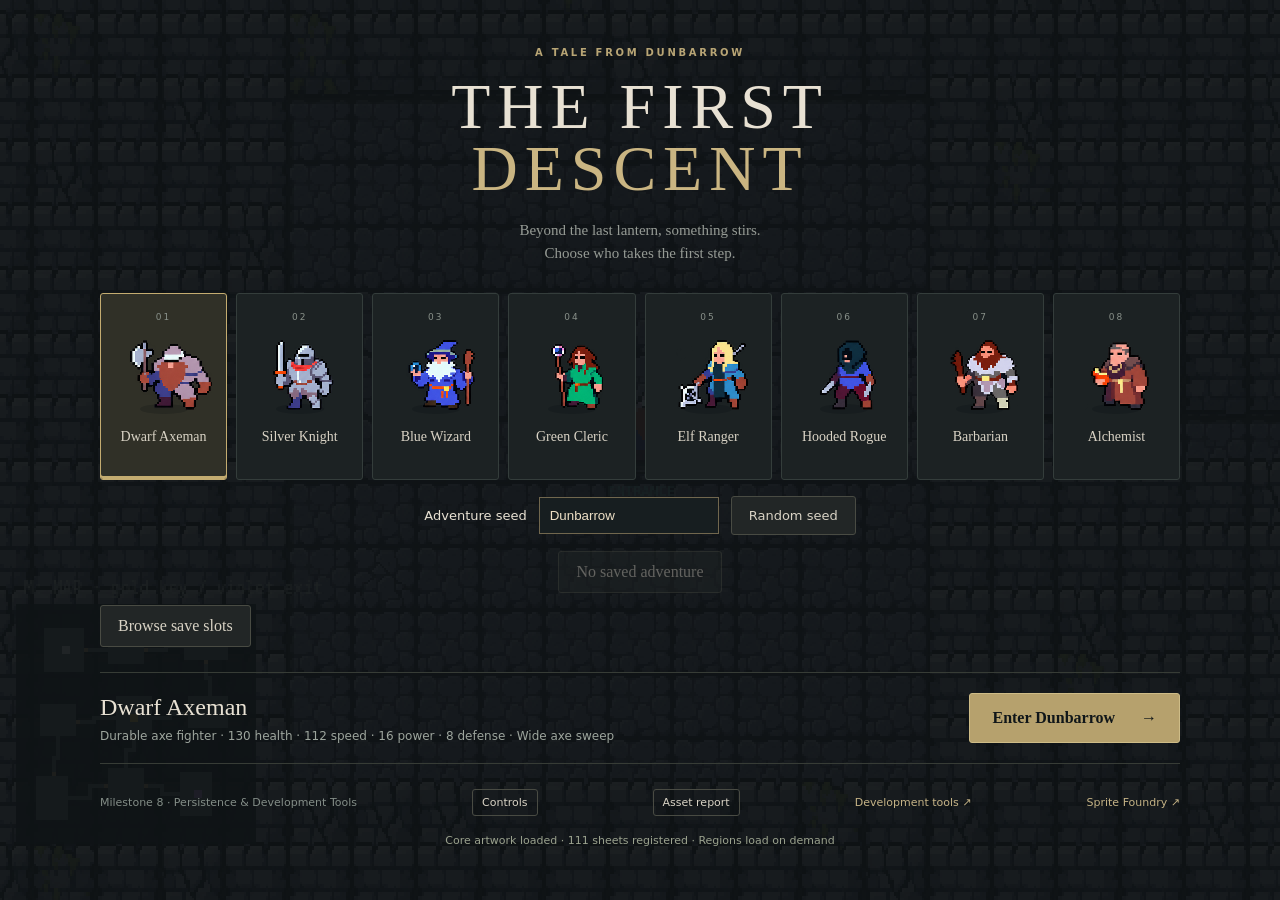
==== commit f14f0883: "Add save-slot browser to title screen and refresh named-save build assets" ====
--- a/game/index.html
+++ b/game/index.html
@@ -1,13 +1,13 @@
 <!doctype html>
-<html lang="en"><head><meta charset="UTF-8"><meta name="viewport" content="width=device-width,initial-scale=1"><meta name="theme-color" content="#111316"><title>The First Descent</title><link rel="stylesheet" href="style.css?v=8"></head>
+<html lang="en"><head><meta charset="UTF-8"><meta name="viewport" content="width=device-width,initial-scale=1"><meta name="theme-color" content="#111316"><title>The First Descent</title><link rel="stylesheet" href="style.css?v=8-slots"></head>
 <body>
 <canvas id="game" aria-label="Seeded dungeon. Move with WASD or arrow keys." tabindex="0"></canvas>
 <div id="hud" hidden><div class="vitals"><span class="eyebrow">THE FIRST DESCENT · THE BLACK STAIR · BUILD 8 · PERSISTENCE & TOOLS</span><h2 id="heroName"></h2><div class="health"><span></span></div><div class="statline"><span id="healthText"></span><span id="xpText">LEVEL 1 · 0 XP</span></div><p id="supplies">Gold 45 · Potions 2 · Press 1 to heal</p><div class="xp"><span id="xpFill"></span></div></div><div class="location"><span class="eyebrow">DUNBARROW / THE DESCENT</span><p id="questObjective"></p><p id="combatStatus">Find the key, clear the dungeon, reach the exit.</p><button id="encounter">Interact · E</button><button id="potionButton">Heal · 1</button><button id="inventoryButton">Inventory · I</button><button id="characterButton">Character · C</button><button id="journalButton">Journal · J</button><button id="pauseButton">Pause · Esc</button></div><div class="keybar">WASD / ARROWS <b>Move</b> <span>·</span> MOUSE <b>Aim / Attack</b> <span>·</span> E <b>Interact</b> <span>·</span> M <b>Map</b> <span>·</span> SPACE <b>Dodge</b> <span>·</span> F3 <b>Debug</b> <span>·</span> ESC <b>Pause</b></div></div>
-<main id="selection" class="screen"><div class="menu"><header><span class="eyebrow">A TALE FROM DUNBARROW</span><h1>THE FIRST<br><em>DESCENT</em></h1><p class="intro">Beyond the last lantern, something stirs.<br>Choose who takes the first step.</p></header><div id="characters" class="characters" aria-label="Select an adventurer"></div><div class="seed-options"><label for="seed">Adventure seed</label><input id="seed" value="Dunbarrow" maxlength="48"><button id="newSeed">Random seed</button></div><button id="continueRun" disabled>Continue saved adventure</button><div class="selection-footer"><div><h2 id="chosenName">Loading adventurers…</h2><p id="chosenStats">Preparing the supplied artwork.</p></div><button id="begin" class="primary" disabled>Enter Dunbarrow <span>→</span></button></div><footer><span>Milestone 8 · Persistence & Development Tools</span><button id="helpButton">Controls</button><button id="assetsButton">Asset report</button><a href="tools.html">Development tools ↗</a><a href="../index.html">Sprite Foundry ↗</a></footer><p id="loading" role="status">Loading sheets…</p></div></main>
+<main id="selection" class="screen"><div class="menu"><header><span class="eyebrow">A TALE FROM DUNBARROW</span><h1>THE FIRST<br><em>DESCENT</em></h1><p class="intro">Beyond the last lantern, something stirs.<br>Choose who takes the first step.</p></header><div id="characters" class="characters" aria-label="Select an adventurer"></div><div class="seed-options"><label for="seed">Adventure seed</label><input id="seed" value="Dunbarrow" maxlength="48"><button id="newSeed">Random seed</button></div><button id="continueRun" disabled>Continue saved adventure</button><button id="browseSaves">Browse save slots</button><div class="selection-footer"><div><h2 id="chosenName">Loading adventurers…</h2><p id="chosenStats">Preparing the supplied artwork.</p></div><button id="begin" class="primary" disabled>Enter Dunbarrow <span>→</span></button></div><footer><span>Milestone 8 · Persistence & Development Tools</span><button id="helpButton">Controls</button><button id="assetsButton">Asset report</button><a href="tools.html">Development tools ↗</a><a href="../index.html">Sprite Foundry ↗</a></footer><p id="loading" role="status">Loading sheets…</p></div></main>
 <section id="pause" class="screen" hidden><div class="modal"><span class="eyebrow">A MOMENT OF RESPITE</span><h2>Paused</h2><p>Aim with the mouse, hold left click to attack, and press Space to dodge. Enemy attacks show an amber warning before striking.</p><button id="resume" class="primary">Return to the adventure</button><button id="reset">Reset position</button><button id="saveMenu">Save / Load · F5</button><button id="change">Choose another adventurer</button><a href="../index.html">Open Sprite Foundry</a></div></section>
 <section id="result" class="screen" hidden><div class="modal"><span class="eyebrow">THE DUNGEON CLAIMS ANOTHER</span><h2>You have fallen</h2><p id="resultSummary"></p><button id="retry" class="primary">Try again</button><button id="resultChange">Choose another adventurer</button></div></section><dialog id="info"><button id="closeInfo" class="close">Close ×</button><div id="infoBody"></div></dialog>
 <section id="complete" class="screen" hidden><div class="modal"><span class="eyebrow">THE HEART IS QUIET</span><h2>Dunbarrow endures</h2><div id="completeSummary"></div><button id="nextDungeon" class="primary">Begin another adventure</button><button id="completeMenu">Choose adventurer / seed</button></div></section><dialog id="savePanel"><button id="closeSaves" class="close">Close ×</button><h2>Save &amp; Load</h2><p>Three named save slots and automatic recovery live in this browser. Export a file to keep a portable backup.</p><p id="saveStatus" role="status"></p><div id="saveSlots" aria-label="Three named adventure save slots"></div><p class="save-help">Choose a slot, enter a name, then Save. Existing saves are only overwritten after confirmation. Rename, Load, and Delete work independently for each slot.</p><button id="loadAuto">Load autosave</button><button id="exportSave">Export current save as JSON</button><button id="importSave">Import save file</button><input id="saveFile" type="file" accept=".json,application/json" hidden><button id="deleteSaves">Delete browser saves</button></dialog><dialog id="gear"></dialog><dialog id="story"></dialog><div id="debugSpeed" hidden></div><div id="toast" role="status" hidden></div><pre id="debug" hidden></pre><div id="fatal" hidden role="alert"></div>
-<script type="module" src="src/main.js?v=8-final"></script></body></html>
+<script type="module" src="src/main.js?v=8-slots"></script></body></html>
 
 
 
--- a/game/style.css
+++ b/game/style.css
@@ -31,3 +31,14 @@
 .tool-module button,.tool-footer button{margin:8px 8px 8px 0}
 #generationResults{max-height:420px;overflow:auto;white-space:pre-wrap;overflow-wrap:anywhere;font:12px/1.7 monospace;color:#a6d7b1;background:#10171b;padding:15px;min-height:55px}
 #toolStatus{color:#e3d09c}
+
+/* Three independent named adventure save slots */
+#saveSlots{display:grid;gap:12px;margin:17px 0}
+.save-slot{padding:14px;background:#141d20;border:1px solid #51564c;border-radius:4px}
+.save-slot h3{font:600 15px system-ui;color:#e8d49e;margin:0 0 6px}
+.save-slot .slot-meta{font:12px/1.5 system-ui;color:#acb9b1;margin:5px 0 10px}
+.save-slot label{display:block;font:12px system-ui;color:#ded3bd}
+.save-slot input{display:block;margin:7px 0 10px;width:100%;max-width:100%;padding:9px;border:1px solid #817559;border-radius:3px;background:#0e1619;color:#f1e5cb;font:14px system-ui}
+.save-slot .slot-actions{display:flex;gap:6px;flex-wrap:wrap}
+#savePanel .slot-actions button{margin:0;padding:8px 12px;font:12px system-ui;flex:1 1 75px}
+#savePanel .save-help{font-size:12px;color:#a7b1a9}
